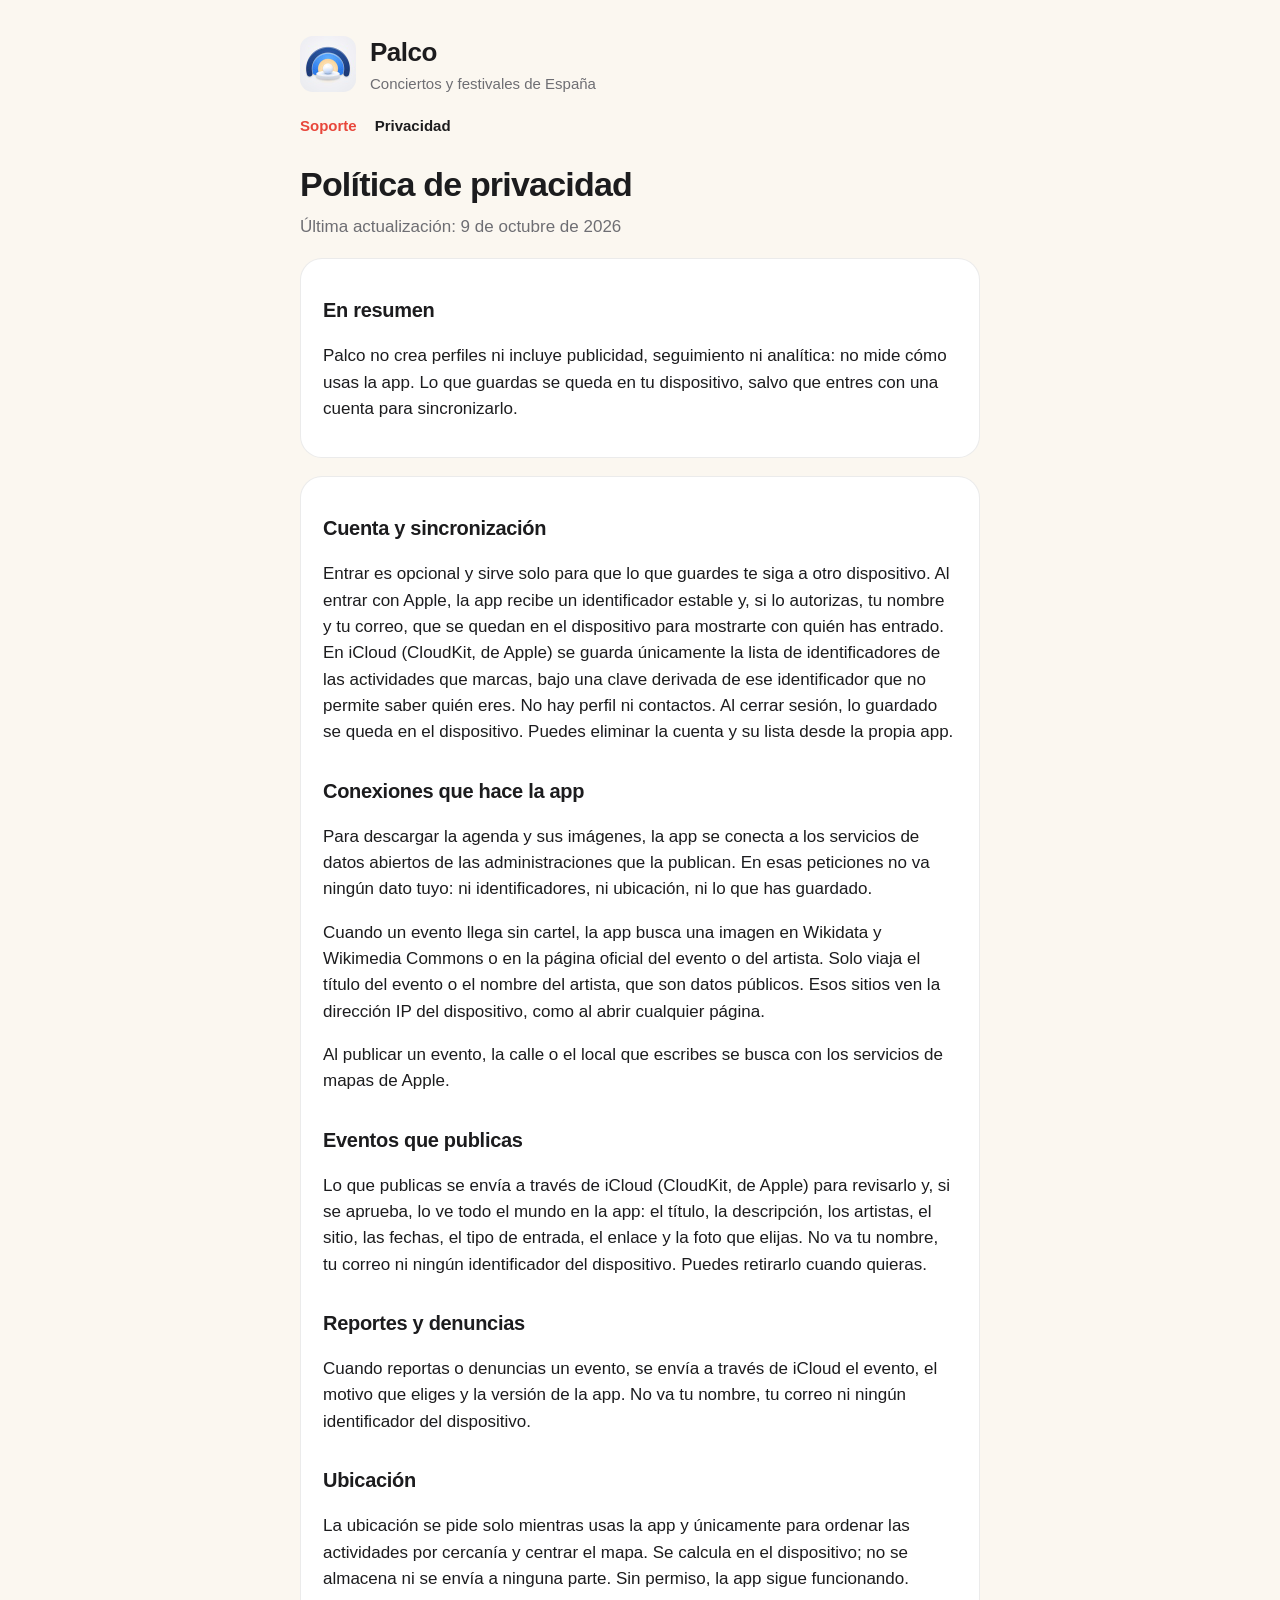
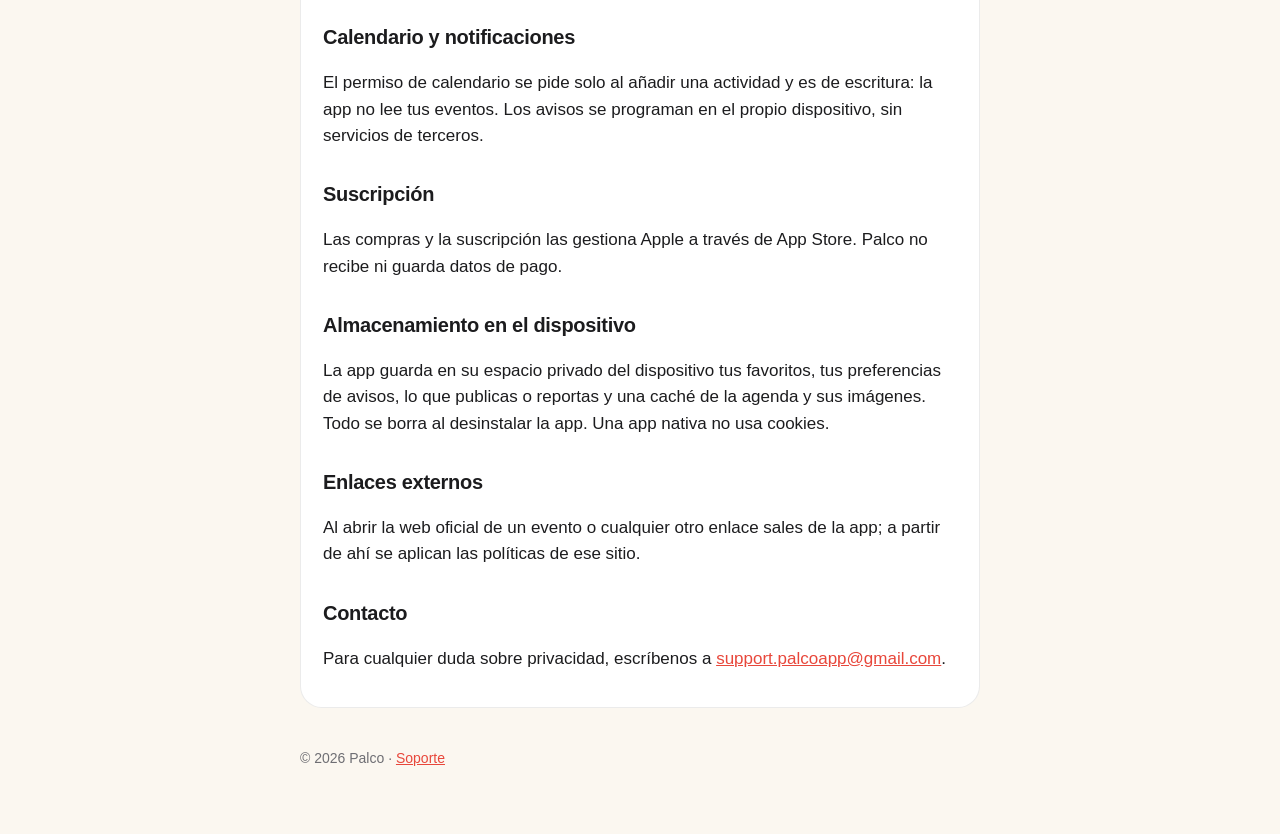
==== privacidad.html @ 7cc9567d "Create privacidad.html" ====
<!doctype html>
<html lang="es">
<head>
  <meta charset="utf-8">
  <meta name="viewport" content="width=device-width, initial-scale=1">
  <title>Palco · Privacidad</title>
  <meta name="description" content="Política de privacidad de Palco.">
  <link rel="stylesheet" href="estilo.css">
</head>
<body>
<main>
  <header>
    <a href="./" class="icono" aria-label="Palco"></a>
    <div>
      <div class="marca">Palco</div>
      <div class="lema">Conciertos y festivales de España</div>
    </div>
  </header>
  <nav>
    <a href="./">Soporte</a>
    <a href="privacidad.html" aria-current="page">Privacidad</a>
  </nav>

  <h1>Política de privacidad</h1>
  <p class="sub">Última actualización: 9 de octubre de 2026</p>

  <div class="tarjeta">
    <h2>En resumen</h2>
    <p>Palco no crea perfiles ni incluye publicidad, seguimiento ni analítica: no mide cómo usas la app.
      Lo que guardas se queda en tu dispositivo, salvo que entres con una cuenta para sincronizarlo.</p>
  </div>

  <div class="tarjeta">
    <h2>Cuenta y sincronización</h2>
    <p>Entrar es opcional y sirve solo para que lo que guardes te siga a otro dispositivo. Al entrar con Apple, la app recibe
      un identificador estable y, si lo autorizas, tu nombre y tu correo, que se quedan en el dispositivo para mostrarte con
      quién has entrado. En iCloud (CloudKit, de Apple) se guarda únicamente la lista de identificadores de las actividades
      que marcas, bajo una clave derivada de ese identificador que no permite saber quién eres. No hay perfil ni contactos.
      Al cerrar sesión, lo guardado se queda en el dispositivo. Puedes eliminar la cuenta y su lista desde la propia app.</p>

    <h2>Conexiones que hace la app</h2>
    <p>Para descargar la agenda y sus imágenes, la app se conecta a los servicios de datos abiertos de las administraciones
      que la publican. En esas peticiones no va ningún dato tuyo: ni identificadores, ni ubicación, ni lo que has guardado.</p>
    <p>Cuando un evento llega sin cartel, la app busca una imagen en Wikidata y Wikimedia Commons o en la página oficial del
      evento o del artista. Solo viaja el título del evento o el nombre del artista, que son datos públicos. Esos sitios ven la
      dirección IP del dispositivo, como al abrir cualquier página.</p>
    <p>Al publicar un evento, la calle o el local que escribes se busca con los servicios de mapas de Apple.</p>

    <h2>Eventos que publicas</h2>
    <p>Lo que publicas se envía a través de iCloud (CloudKit, de Apple) para revisarlo y, si se aprueba, lo ve todo el mundo en
      la app: el título, la descripción, los artistas, el sitio, las fechas, el tipo de entrada, el enlace y la foto que elijas.
      No va tu nombre, tu correo ni ningún identificador del dispositivo. Puedes retirarlo cuando quieras.</p>

    <h2>Reportes y denuncias</h2>
    <p>Cuando reportas o denuncias un evento, se envía a través de iCloud el evento, el motivo que eliges y la versión de la app.
      No va tu nombre, tu correo ni ningún identificador del dispositivo.</p>

    <h2>Ubicación</h2>
    <p>La ubicación se pide solo mientras usas la app y únicamente para ordenar las actividades por cercanía y centrar el mapa.
      Se calcula en el dispositivo; no se almacena ni se envía a ninguna parte. Sin permiso, la app sigue funcionando.</p>

    <h2>Calendario y notificaciones</h2>
    <p>El permiso de calendario se pide solo al añadir una actividad y es de escritura: la app no lee tus eventos.
      Los avisos se programan en el propio dispositivo, sin servicios de terceros.</p>

    <h2>Suscripción</h2>
    <p>Las compras y la suscripción las gestiona Apple a través de App Store. Palco no recibe ni guarda datos de pago.</p>

    <h2>Almacenamiento en el dispositivo</h2>
    <p>La app guarda en su espacio privado del dispositivo tus favoritos, tus preferencias de avisos, lo que publicas o reportas
      y una caché de la agenda y sus imágenes. Todo se borra al desinstalar la app. Una app nativa no usa cookies.</p>

    <h2>Enlaces externos</h2>
    <p>Al abrir la web oficial de un evento o cualquier otro enlace sales de la app; a partir de ahí se aplican las políticas de ese sitio.</p>

    <h2>Contacto</h2>
    <p>Para cualquier duda sobre privacidad, escríbenos a <a href="mailto:support.palcoapp@gmail.com">support.palcoapp@gmail.com</a>.</p>
  </div>

  <footer>© 2026 Palco · <a href="./">Soporte</a></footer>
</main>
</body>
</html>
---- estilo.css ----
:root {
  --fondo: #fbf7f0;
  --tarjeta: #ffffff;
  --texto: #1c1c1e;
  --gris: #6e6e73;
  --rojo: #e8473b;
  --marino: #2b5aa8;
  --borde: rgba(0, 0, 0, 0.08);
}
@media (prefers-color-scheme: dark) {
  :root {
    --fondo: #0d1730;
    --tarjeta: #16223f;
    --texto: #f5f1e8;
    --gris: #a7aec0;
    --rojo: #ff6a5c;
    --marino: #7db5ff;
    --borde: rgba(255, 255, 255, 0.1);
  }
}
* { box-sizing: border-box; }
html { -webkit-text-size-adjust: 100%; }
body {
  margin: 0;
  background: var(--fondo);
  color: var(--texto);
  font: 17px/1.55 -apple-system, BlinkMacSystemFont, "SF Pro Text", "Helvetica Neue", Arial, sans-serif;
}
main { max-width: 720px; margin: 0 auto; padding: 32px 20px 64px; }
header { display: flex; align-items: center; gap: 14px; margin-bottom: 28px; }
header .icono { display: block; width: 56px; height: 56px; border-radius: 13px; flex: none; background: url([data-uri]) center / cover; }
header a { color: inherit; text-decoration: none; }
header .marca { font-weight: 800; font-size: 26px; letter-spacing: -0.5px; }
header .lema { color: var(--gris); font-size: 15px; }
nav { display: flex; gap: 18px; margin: -10px 0 28px; font-weight: 600; font-size: 15px; }
nav a { color: var(--rojo); text-decoration: none; }
nav a[aria-current="page"] { color: var(--texto); }
h1 { font-size: 34px; line-height: 1.15; letter-spacing: -0.8px; margin: 0 0 10px; }
h2 { font-size: 20px; margin: 30px 0 8px; letter-spacing: -0.3px; }
p, li { color: var(--texto); }
.sub { color: var(--gris); margin-top: 0; }
.tarjeta {
  background: var(--tarjeta);
  border: 1px solid var(--borde);
  border-radius: 22px;
  padding: 6px 22px 18px;
  margin: 18px 0;
}
a { color: var(--rojo); }
footer { color: var(--gris); font-size: 14px; margin-top: 40px; }
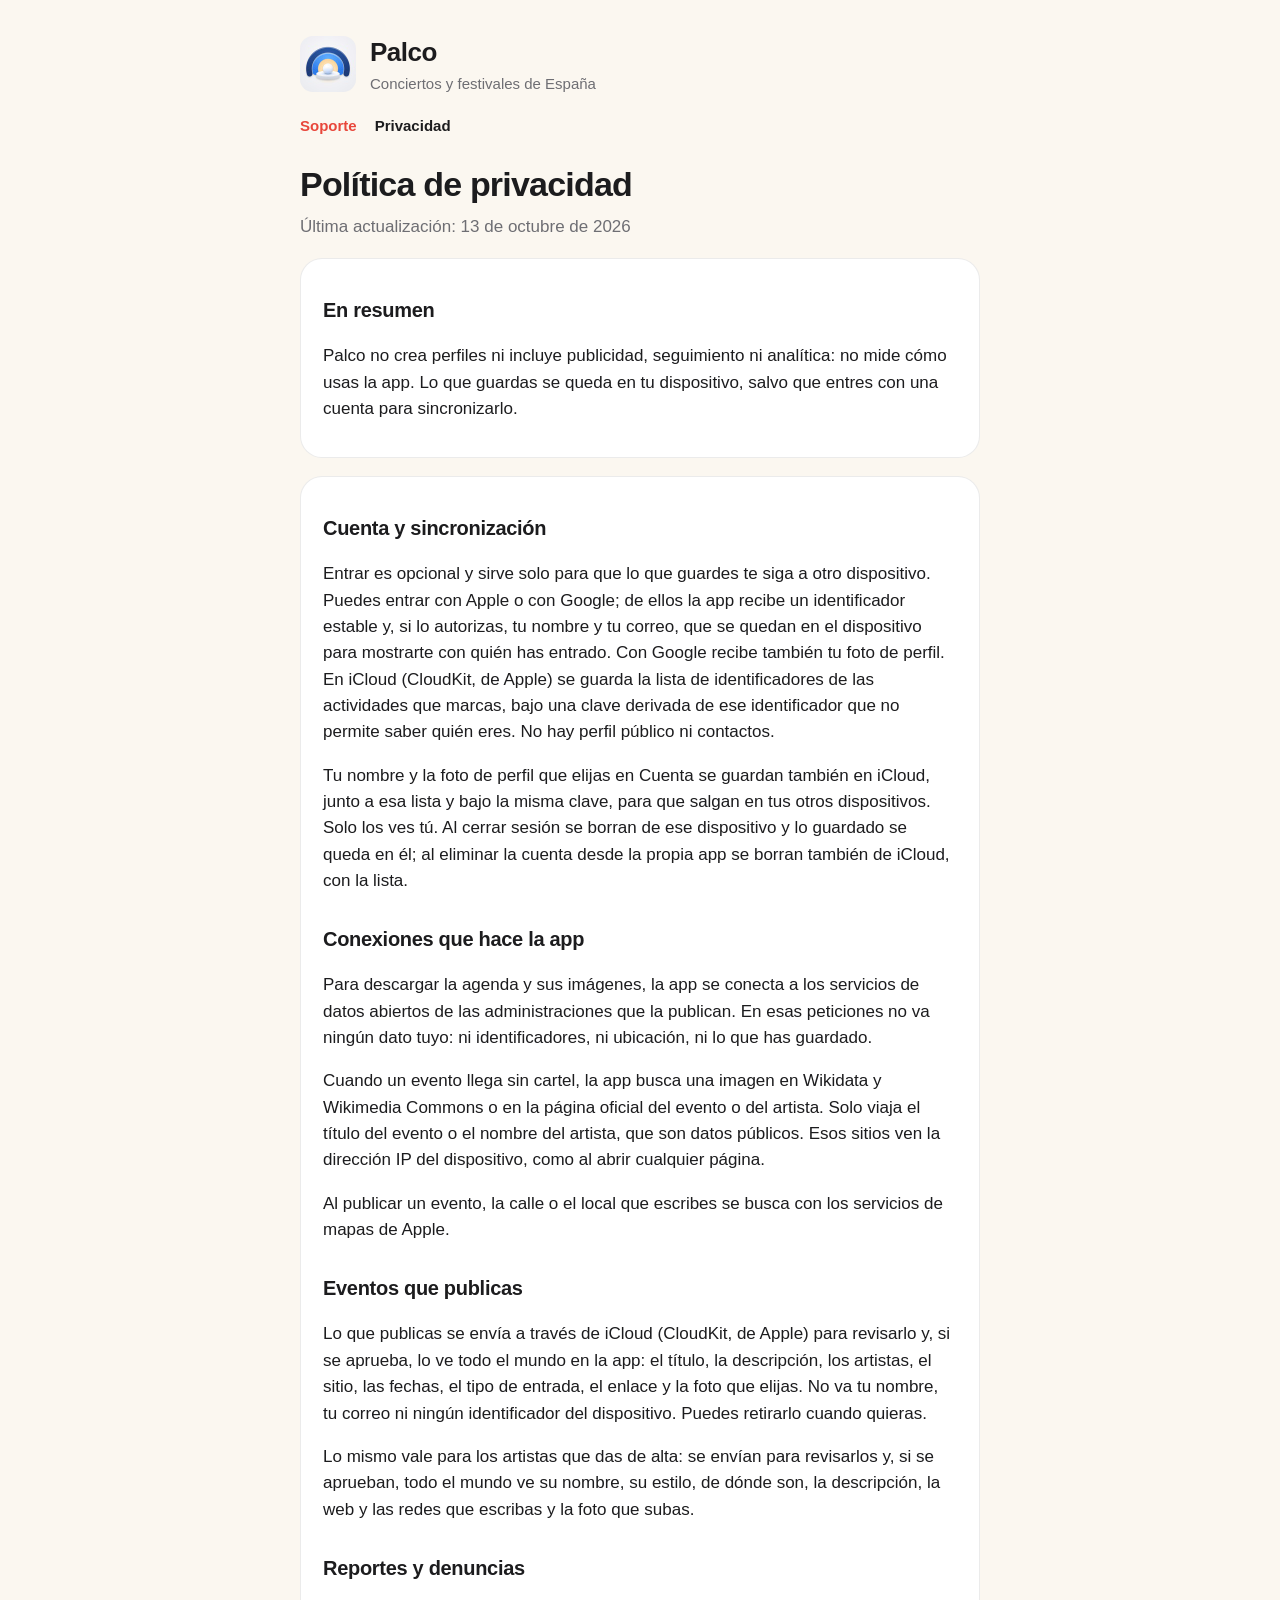
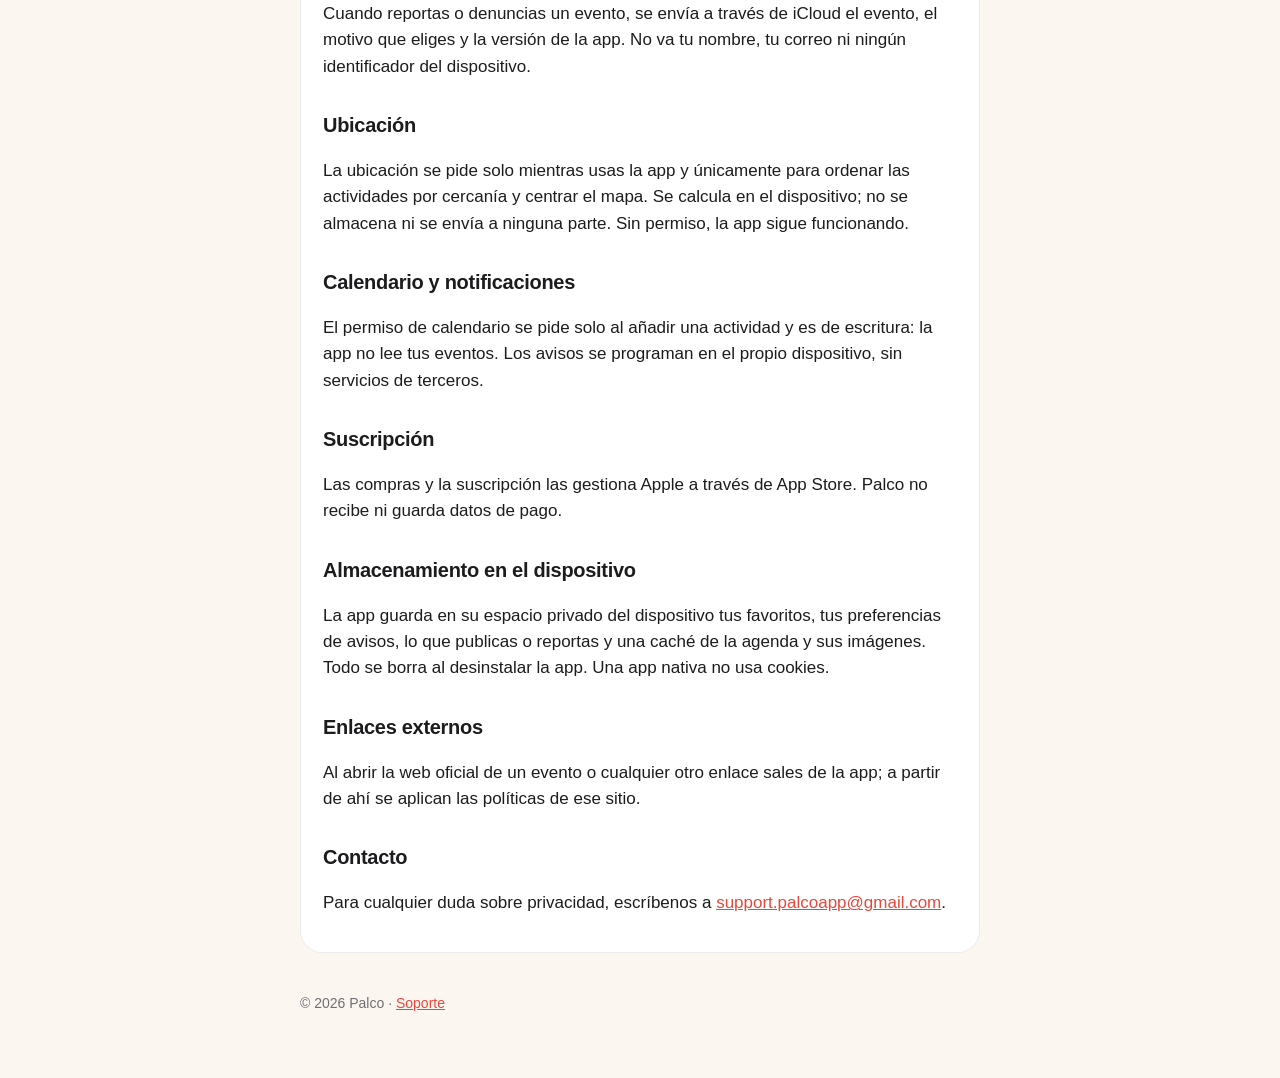
==== commit 7ac191fc: "Privacidad: entrar con Google, nombre y foto de perfil, artistas" ====
--- a/privacidad.html
+++ b/privacidad.html
@@ -22,7 +22,7 @@
   </nav>
 
   <h1>Política de privacidad</h1>
-  <p class="sub">Última actualización: 9 de octubre de 2026</p>
+  <p class="sub">Última actualización: 13 de octubre de 2026</p>
 
   <div class="tarjeta">
     <h2>En resumen</h2>
@@ -32,11 +32,14 @@
 
   <div class="tarjeta">
     <h2>Cuenta y sincronización</h2>
-    <p>Entrar es opcional y sirve solo para que lo que guardes te siga a otro dispositivo. Al entrar con Apple, la app recibe
-      un identificador estable y, si lo autorizas, tu nombre y tu correo, que se quedan en el dispositivo para mostrarte con
-      quién has entrado. En iCloud (CloudKit, de Apple) se guarda únicamente la lista de identificadores de las actividades
-      que marcas, bajo una clave derivada de ese identificador que no permite saber quién eres. No hay perfil ni contactos.
-      Al cerrar sesión, lo guardado se queda en el dispositivo. Puedes eliminar la cuenta y su lista desde la propia app.</p>
+    <p>Entrar es opcional y sirve solo para que lo que guardes te siga a otro dispositivo. Puedes entrar con Apple o con Google;
+      de ellos la app recibe un identificador estable y, si lo autorizas, tu nombre y tu correo, que se quedan en el dispositivo
+      para mostrarte con quién has entrado. Con Google recibe también tu foto de perfil. En iCloud (CloudKit, de Apple) se guarda
+      la lista de identificadores de las actividades que marcas, bajo una clave derivada de ese identificador que no permite
+      saber quién eres. No hay perfil público ni contactos.</p>
+    <p>Tu nombre y la foto de perfil que elijas en Cuenta se guardan también en iCloud, junto a esa lista y bajo la misma clave,
+      para que salgan en tus otros dispositivos. Solo los ves tú. Al cerrar sesión se borran de ese dispositivo y lo guardado
+      se queda en él; al eliminar la cuenta desde la propia app se borran también de iCloud, con la lista.</p>
 
     <h2>Conexiones que hace la app</h2>
     <p>Para descargar la agenda y sus imágenes, la app se conecta a los servicios de datos abiertos de las administraciones
@@ -50,6 +53,8 @@
     <p>Lo que publicas se envía a través de iCloud (CloudKit, de Apple) para revisarlo y, si se aprueba, lo ve todo el mundo en
       la app: el título, la descripción, los artistas, el sitio, las fechas, el tipo de entrada, el enlace y la foto que elijas.
       No va tu nombre, tu correo ni ningún identificador del dispositivo. Puedes retirarlo cuando quieras.</p>
+    <p>Lo mismo vale para los artistas que das de alta: se envían para revisarlos y, si se aprueban, todo el mundo ve su nombre,
+      su estilo, de dónde son, la descripción, la web y las redes que escribas y la foto que subas.</p>
 
     <h2>Reportes y denuncias</h2>
     <p>Cuando reportas o denuncias un evento, se envía a través de iCloud el evento, el motivo que eliges y la versión de la app.
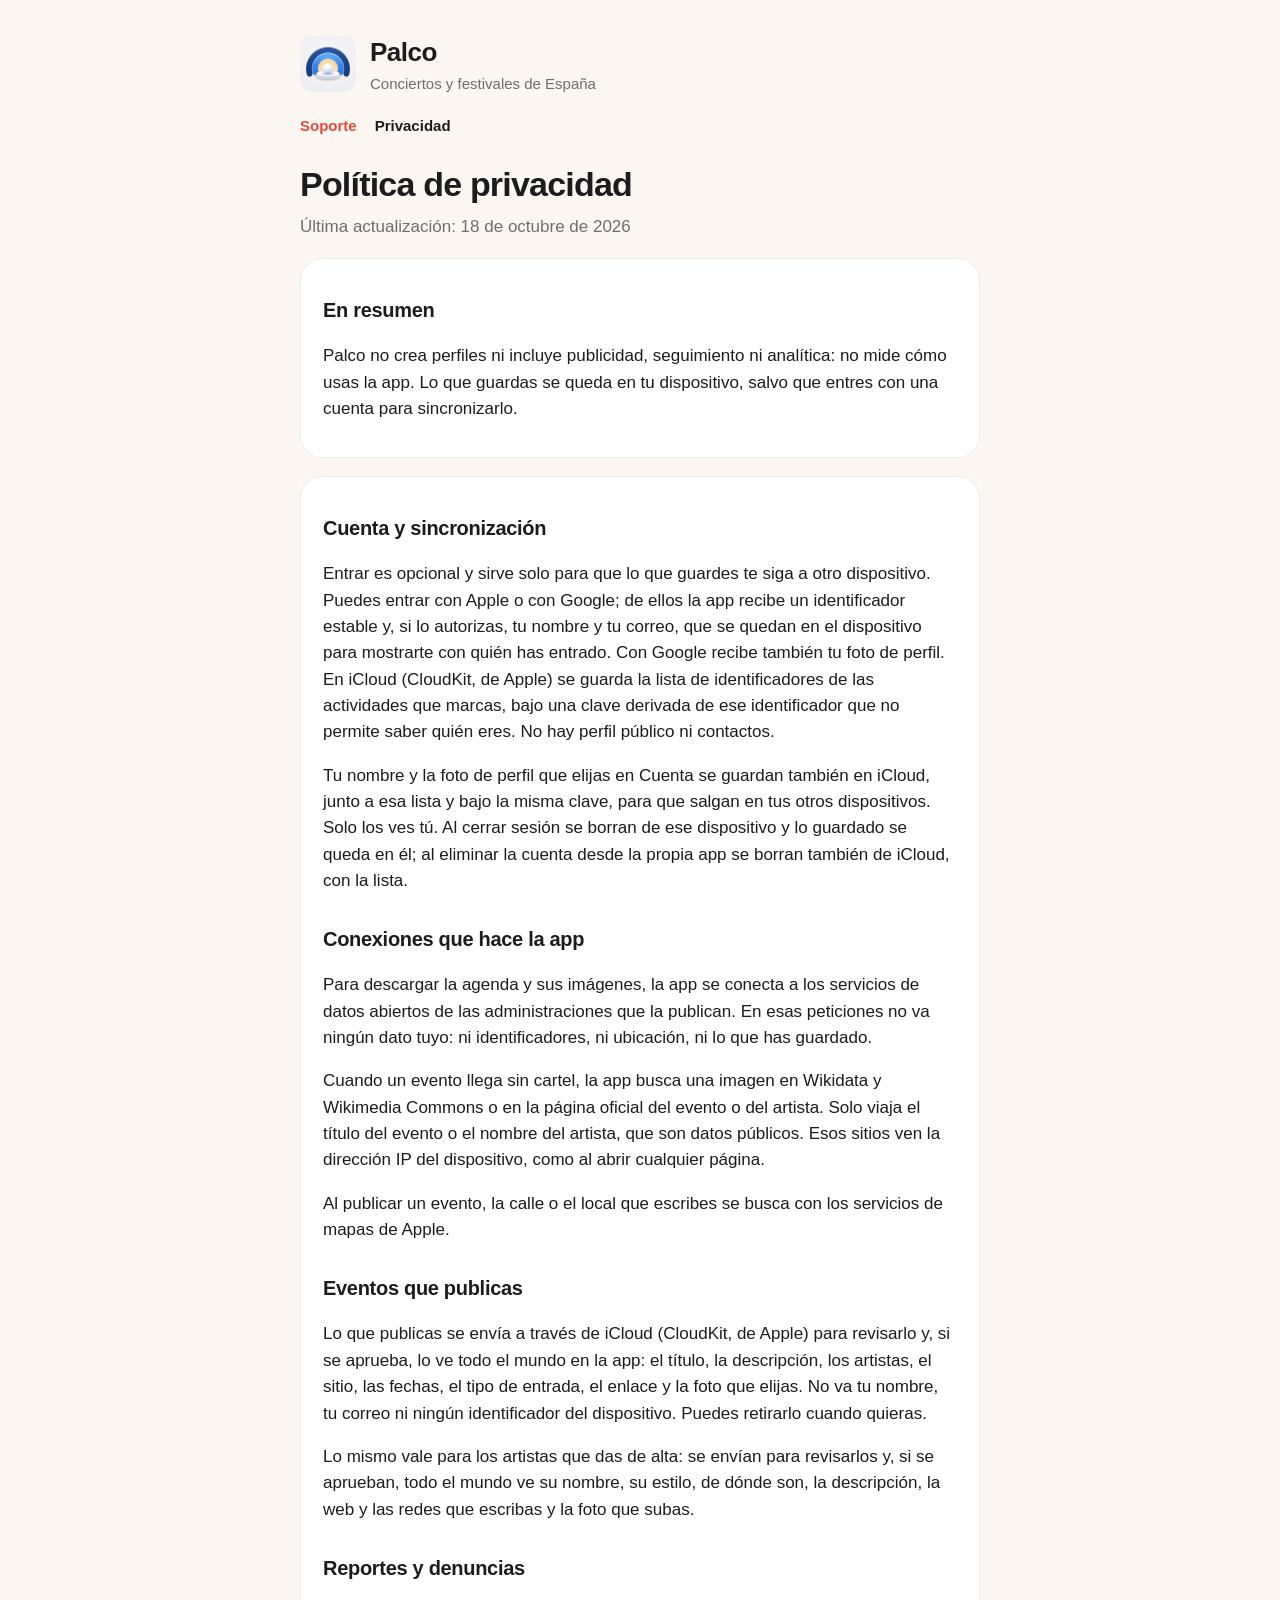
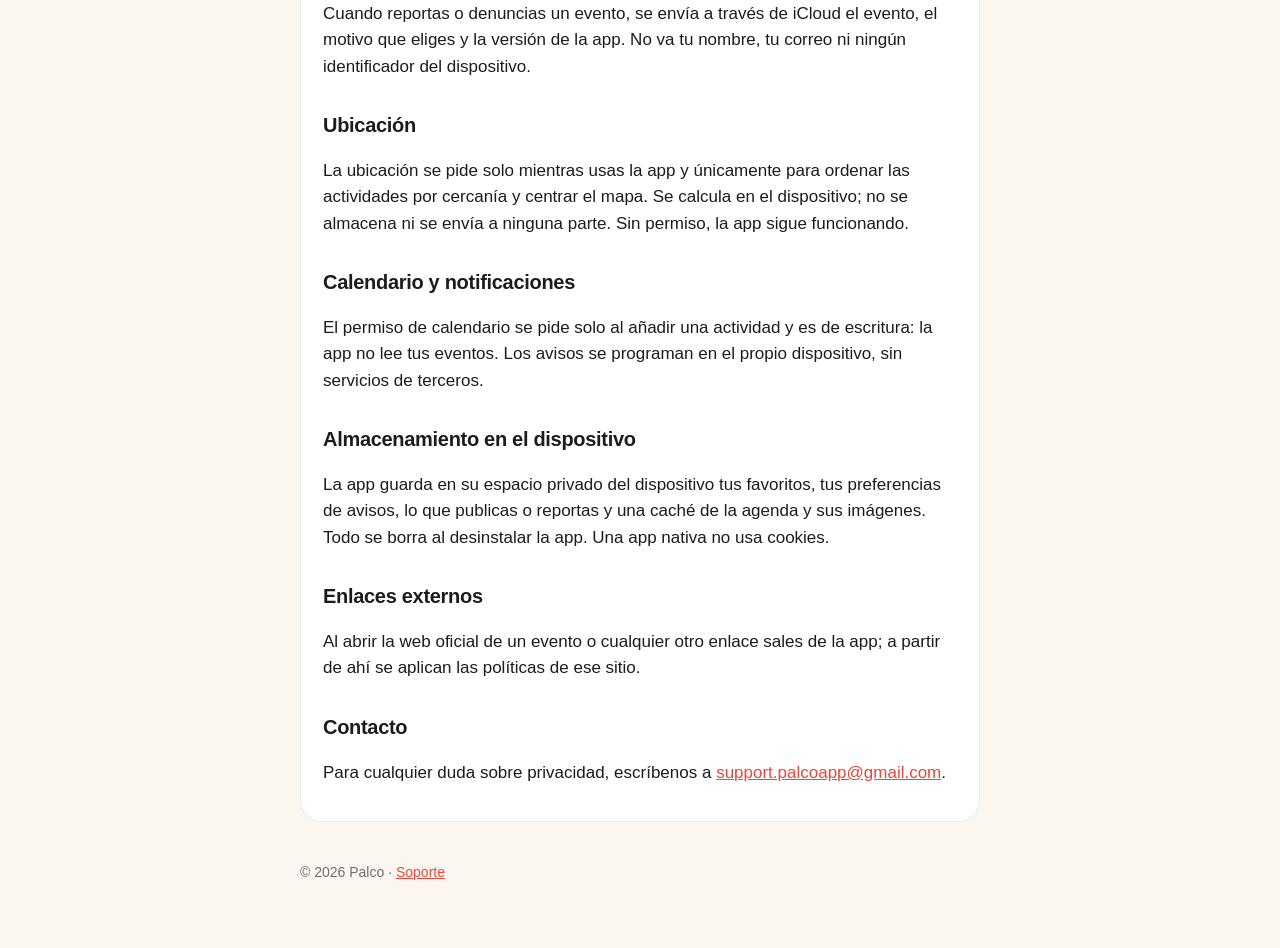
==== commit 9d1781bc: "Privacidad: Palco ya no tiene suscripción" ====
--- a/privacidad.html
+++ b/privacidad.html
@@ -22,7 +22,7 @@
   </nav>
 
   <h1>Política de privacidad</h1>
-  <p class="sub">Última actualización: 13 de octubre de 2026</p>
+  <p class="sub">Última actualización: 18 de octubre de 2026</p>
 
   <div class="tarjeta">
     <h2>En resumen</h2>
@@ -68,9 +68,6 @@
     <p>El permiso de calendario se pide solo al añadir una actividad y es de escritura: la app no lee tus eventos.
       Los avisos se programan en el propio dispositivo, sin servicios de terceros.</p>
 
-    <h2>Suscripción</h2>
-    <p>Las compras y la suscripción las gestiona Apple a través de App Store. Palco no recibe ni guarda datos de pago.</p>
-
     <h2>Almacenamiento en el dispositivo</h2>
     <p>La app guarda en su espacio privado del dispositivo tus favoritos, tus preferencias de avisos, lo que publicas o reportas
       y una caché de la agenda y sus imágenes. Todo se borra al desinstalar la app. Una app nativa no usa cookies.</p>
